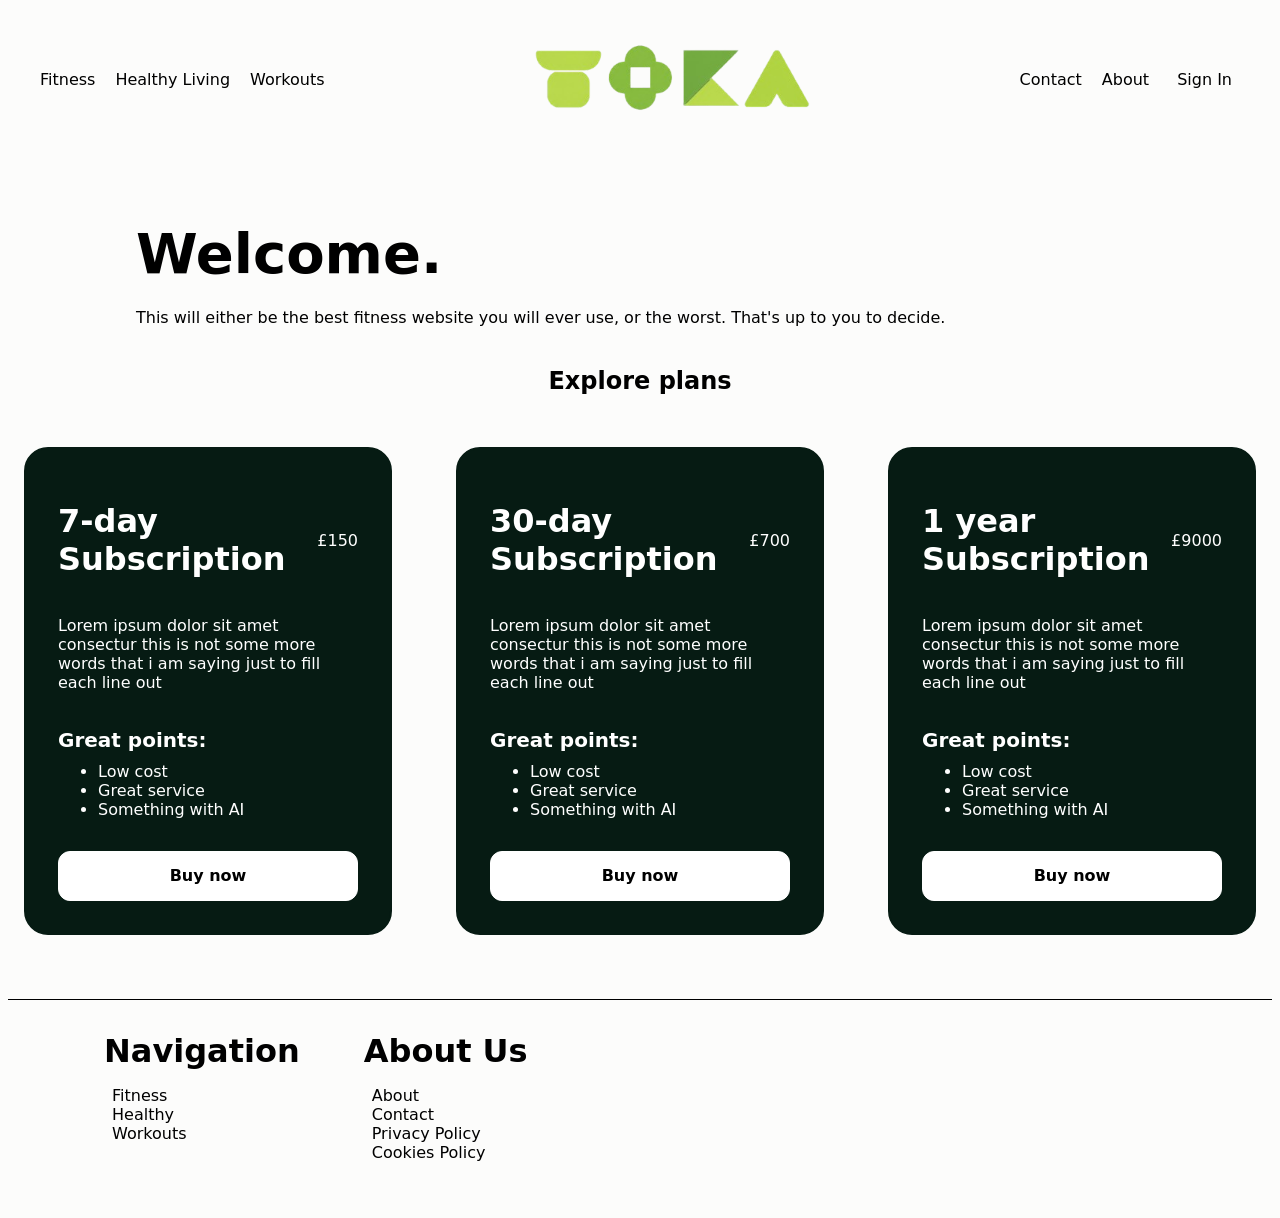
==== index.html @ 14731ad9 "Add updates to index.html" ====
<!doctype html>
<html>
  <head>
    <meta charset="utf-8" />
    <title>Home - ToKa</title>
    <meta name="viewport" content="width=device-width, initial-scale=1" />
    <link rel="stylesheet" href="/styles.css" />

    <link rel="icon" type="image/x-icon" href="/images/logo/favicon.png">
  </head>

  <body>
    <header>
        <nav>
          <ul class="left-buttons">
            <li><a href="/pages/fitness.html">Fitness</a></li>
            <li><a href="/pages/healthyliving.html">Healthy Living</a></li>
            <li><a href="/pages/workouts.html">Workouts</a></li>
          </ul>

          <div class="centre-nav">
            <a href="/index.html"><img src="/assets/logo/wordmark.png"></a>
          </div>

          <ul class="right-buttons">
            <li><a href="/pages/contact.html">Contact</a></li>
            <li><a href="/pages/about.html">About</a></li>
            <li class="account-button"><a href="#">Sign In</a></li>
          </ul>
        </nav>
    </header>


    <div class="content">
      <h1 class="greeting-text" style="justify-content: start; margin-left: 6rem;">Welcome.</h1>
      <p style="justify-content: start; margin-left: 6rem; margin-top: -15px;">This will either be the best fitness website you will ever use, or the worst. That's up to you to decide.</p>

      <h2 style="display: flex; justify-content: center; padding-top: 20px;">Explore plans</h2>

      <div class="row">
        <div class="box">
          <div class="row">
          <h1>7-day Subscription</h1>
          <p style="size: 12px; justify-content:center; margin-left: 20px;">£150</p>
          </div>

          <p>
            Lorem ipsum dolor sit amet consectur this is not some more words that 
            i am saying just to fill each line out 
          </p>

          <p style="font-weight: bold; font-size: 20px;">Great points:</p>
          <ul style="margin-top: -10px;">
            <li>Low cost</li>
            <li>Great service</li>
            <li>Something with AI</li>

          </ul>

          <a href="#"><div class="box-button">Buy now</div></a>
        </div>

        <div class="box">
          <div class="row">
          <h1>30-day Subscription</h1>
          <p style="size: 12px; justify-content:center; margin-left: 20px;">£700</p>
          </div>

          <p>
            Lorem ipsum dolor sit amet consectur this is not some more words that 
            i am saying just to fill each line out 
          </p>

          <p style="font-weight: bold; font-size: 20px;">Great points:</p>
          <ul style="margin-top: -10px;">
            <li>Low cost</li>
            <li>Great service</li>
            <li>Something with AI</li>

          </ul>

          <a href="#"><div class="box-button">Buy now</div></a>
        </div>

        <div class="box">
          <div class="row">
          <h1>1 year Subscription</h1>
          <p style="size: 12px; justify-content:center; margin-left: 20px;">£9000</p>
          </div>

          <p>
            Lorem ipsum dolor sit amet consectur this is not some more words that 
            i am saying just to fill each line out 
          </p>

          <p style="font-weight: bold; font-size: 20px;">Great points:</p>
          <ul style="margin-top: -10px;">
            <li>Low cost</li>
            <li>Great service</li>
            <li>Something with AI</li>

          </ul>

          <a href="#"><div class="box-button">Buy now</div></a>
        </div>

      </div>

    </div>

    
    <footer>
        <div class="footer-column">
            <div class="footer-titles">Navigation</div>
            <ul class="footer=titles">
                <li class="footer-text"><a href="/pages/fitness.html">Fitness</a></li>
                <li class="footer-text"><a href="/pages/healthyliving.html">Healthy</a></li>
                <li class="footer-text"><a href="/pages/workouts.html">Workouts</a></li>
            </ul>
        </div>

        <div class="footer-column">
            <div class="footer-titles">About Us</div>
            <ul>
                <li class="footer-text"><a href="/pages/about.html">About</a></li>
                <li class="footer-text"><a href="/pages/contact.html">Contact</a></li>
                <li class="footer-text"><a href="#">Privacy Policy</a></li>
                <li class="footer-text"><a href="#">Cookies Policy</a></li>
            </ul>

        </div>
    </footer>
  </body>

</html>
---- styles.css ----
/* === Main Page === */
.content {
    margin-top: 2rem;
    margin-left: 2rem;
    margin-right: 2rem;
    margin-bottom: 2rem;

    justify-content: center;
}



/* === Text & Assets === */

body {
    display: flex;
    font-family: system-ui, -apple-system, BlinkMacSystemFont, 'Segoe UI', Roboto, Oxygen, Ubuntu, Cantarell, 'Open Sans', 'Helvetica Neue', sans-serif;
    cursor: url("assets/cursor-files/cursor_pointer.png"), auto;

    background-color: #fcfcfb;

    flex-direction: column;
}

a {
    text-decoration: none;
    color: black;
    cursor: url("/assets/cursor-files/cursor_link.png"), pointer;
}



/* === Nav Bar (header) === */


nav {
    display: flex;
    justify-content: space-between;
    align-items: center;
    padding: 2rem;
}

.left-buttons,
.right-buttons {
    display: flex;
    align-items: center;
    flex-direction: row;
    gap: 20px;
    list-style: none;
    margin: 0;
    padding: 0;
}

.left-buttons li,
.right-buttons li,
.footer.text {
    transition: transform 0.3s ease-in-out;
    cursor: pointer;
}

.left-buttons li:hover,
.right-buttons li:hover {
    transform: translateY(-5px);
}

.centre-nav {
    display: flex;
    align-items: center;

    transition: transform 0.3s ease-in-out;
}

.centre-nav img {
    width: 300px;
    height: 75px;
    transition: transform 0.3s ease-in-out;

}

.centre-nav:hover {
    transform: translate3d(10px);
}

/* Sign-in / Account button */
.account-button {
    padding: 0.5rem;
    cursor: pointer;
    align-items: center;
    transition: transform 0.3s ease-in-out;
}

.account-button a {
    color: inherit;
}

.account-button:hover {
    background-color: #061b13;
    color: white;
    transform:perspective()
}



/* === Footer === */
footer {
    display: flex;
    justify-content: start;
    align-items: start;
    padding: 2rem;
    padding-left: 6rem;
    border-top: 1px solid black;
}

.footer-titles {
    font-size: 2rem;
    font-weight: bold;
    padding-right: 4rem;
    list-style: none;
}

.footer-text,
.footer-text li {
    font-size: 1rem;
    margin-left: -2rem;
    text-decoration: none;
    list-style: none;
    transition: transform 0.3s ease-in-out;
}

.footer-text:hover {
    transform: translateX(5px);
}


/* === Page Contents === */
.greeting-text {
    display: flex;
    font-size: 3.5rem;
    font-weight: bold;
}

.row {
    display: flex;

    align-items: center;
    justify-content: center;
    flex-direction: row;
}

.box {
    display: flex;
    flex-direction: column;
    
    margin: 2rem;
    padding: 2rem;

    border: 2px solid #061b13;
    background: #061b13;
    border-radius: 24px;
    color: white;

    min-width: 300px;
    min-height: 200px;

    max-width: 310px;

    transition: transform 0.3s ease-in-out;
}

.box:hover {
    transform: translateY(-10px);
}

.box h1 {
    display: flex;

    font-size: 2rem;
    font-weight: bold;
}

.box-button {
    display: flex;

    justify-content: center;
    align-items: center;

    margin-top: 1rem;

    background: white;
    border: 1px solid white;
    border-radius: 12px;

    font-weight: bold;

    min-height: 3rem;
}


@media (prefers-color-scheme: dark) {
    
    body {
        background-color: #131313;
        color: white;
    }

    a {
        color: white;
    }

    footer {
        border-top: 1px solid white;
    }
    
    .account-button:hover {
        border: 1px solid white;
        background-color: white;
        color: black;
    }

    .box {
        border: 2px solid #1a1a1a;
        background-color: #0c0c0c;
        color: white;
    }

    .box-button {
        background: white;
        border: 1px solid white;

    }

}
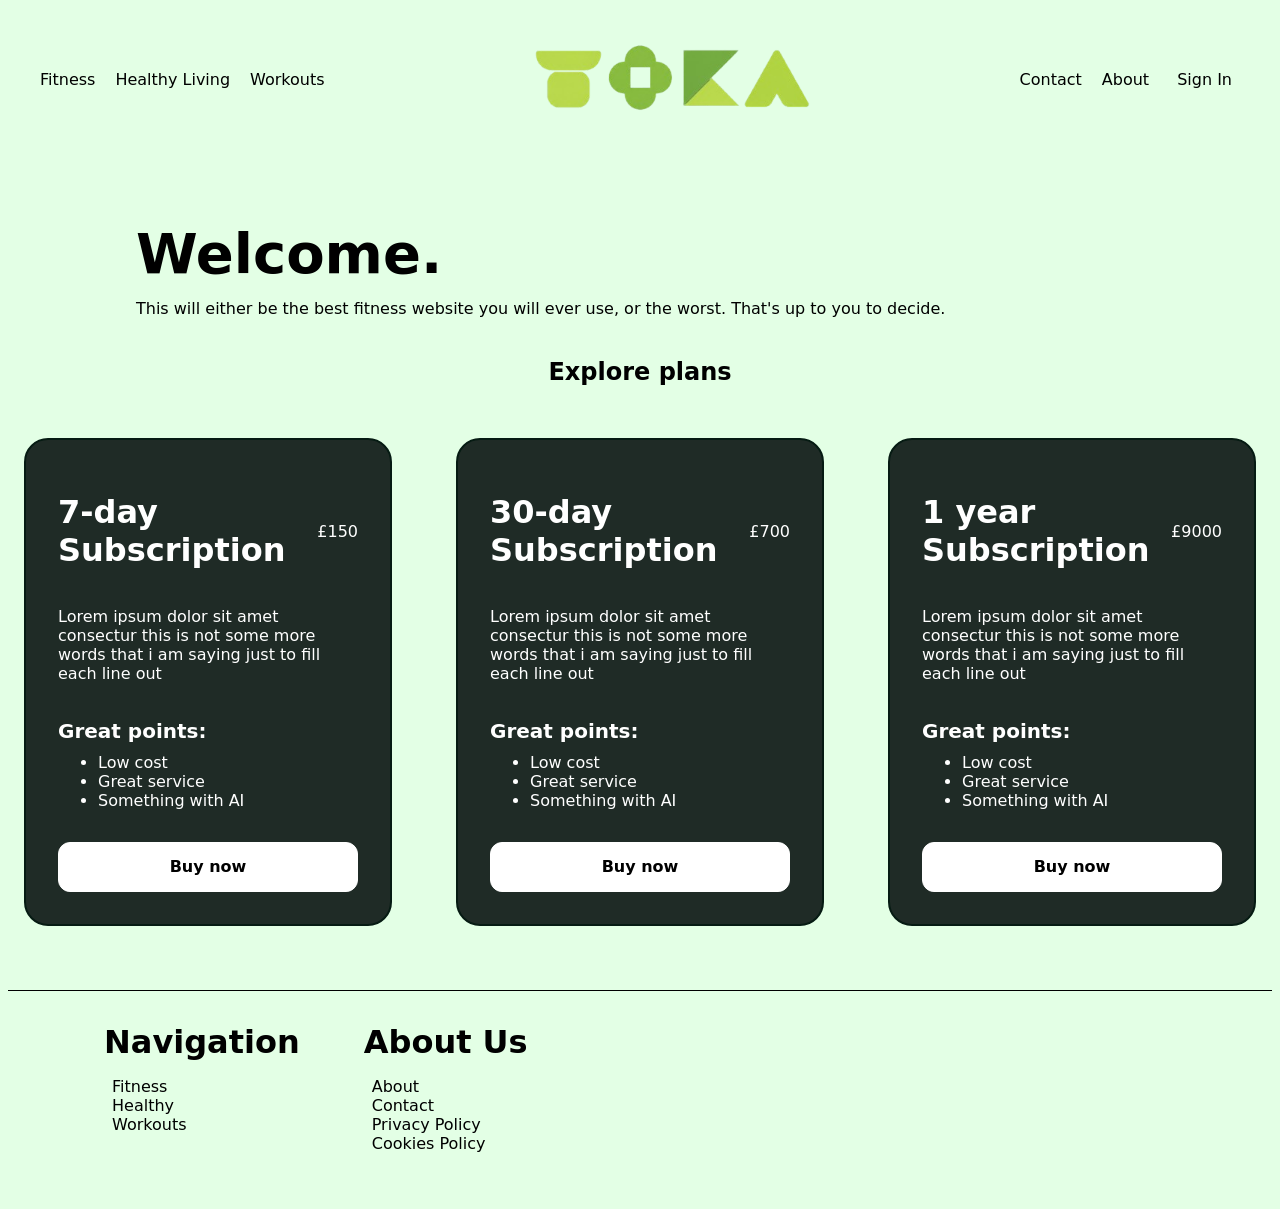
==== commit 6671dda9: "Added mobile layout, and updates workouts.html to include a new class which allows for mobile resizi" ====
--- a/index.html
+++ b/index.html
@@ -6,7 +6,7 @@
     <meta name="viewport" content="width=device-width, initial-scale=1" />
     <link rel="stylesheet" href="/styles.css" />
 
-    <link rel="icon" type="image/x-icon" href="/images/logo/favicon.png">
+    <link rel="icon" type="image/x-icon" href="assets/logo/favicon.png">
   </head>
 
   <body>
@@ -32,8 +32,8 @@
 
 
     <div class="content">
-      <h1 class="greeting-text" style="justify-content: start; margin-left: 6rem;">Welcome.</h1>
-      <p style="justify-content: start; margin-left: 6rem; margin-top: -15px;">This will either be the best fitness website you will ever use, or the worst. That's up to you to decide.</p>
+      <h1 class="greeting-text" style="justify-content: start;">Welcome.</h1>
+      <p class="subtitle-text">This will either be the best fitness website you will ever use, or the worst. That's up to you to decide.</p>
 
       <h2 style="display: flex; justify-content: center; padding-top: 20px;">Explore plans</h2>
 
@@ -112,7 +112,7 @@
     <footer>
         <div class="footer-column">
             <div class="footer-titles">Navigation</div>
-            <ul class="footer=titles">
+            <ul>
                 <li class="footer-text"><a href="/pages/fitness.html">Fitness</a></li>
                 <li class="footer-text"><a href="/pages/healthyliving.html">Healthy</a></li>
                 <li class="footer-text"><a href="/pages/workouts.html">Workouts</a></li>
--- a/styles.css
+++ b/styles.css
@@ -17,7 +17,7 @@
     font-family: system-ui, -apple-system, BlinkMacSystemFont, 'Segoe UI', Roboto, Oxygen, Ubuntu, Cantarell, 'Open Sans', 'Helvetica Neue', sans-serif;
     cursor: url("assets/cursor-files/cursor_pointer.png"), auto;
 
-    background-color: #fcfcfb;
+    background-color: #e3ffe5;
 
     flex-direction: column;
 }
@@ -72,7 +72,7 @@
 
 .centre-nav img {
     width: 300px;
-    height: 75px;
+    height: auto;
     transition: transform 0.3s ease-in-out;
 
 }
@@ -132,11 +132,21 @@
 }
 
 
+
 /* === Page Contents === */
 .greeting-text {
     display: flex;
     font-size: 3.5rem;
     font-weight: bold;
+
+    padding-left: 6rem;
+}
+
+.subtitle-text {
+    display: flex;
+    padding-left: 6rem;
+
+    margin-top: -1.5rem;
 }
 
 .row {
@@ -146,6 +156,13 @@
     justify-content: center;
     flex-direction: row;
 }
+
+.row img {
+    border-radius: 16px;
+    max-width: 500px;
+    height: auto;
+}
+
 
 .box {
     display: flex;
@@ -155,7 +172,7 @@
     padding: 2rem;
 
     border: 2px solid #061b13;
-    background: #061b13;
+    background: #1f2b26;
     border-radius: 24px;
     color: white;
 
@@ -167,7 +184,8 @@
     transition: transform 0.3s ease-in-out;
 }
 
-.box:hover {
+.box:hover,
+.box-button:hover {
     transform: translateY(-10px);
 }
 
@@ -193,13 +211,69 @@
     font-weight: bold;
 
     min-height: 3rem;
-}
+
+    transition: transform 0.3s ease-in-out;
+}
+
+.workout-box {
+    display: flex;
+    justify-content: center;
+    padding-left: 2rem;
+}
+
+.workout-box img {
+    width: 70px;
+    height: auto;
+    justify-content: start;
+    margin-left: -70px;
+}
+
+/* == About Page == */
+.about-titles {
+    margin-left: 8rem;
+    padding-left: 2rem;
+    font-weight: bold;
+
+    border-left: 10px solid #bbd94d;
+}
+
+.about-row {
+    display: flex;
+
+    justify-content: center;
+    flex-direction: row;
+
+    margin-left: 8rem;
+    margin-right: 8rem;
+
+    margin-top: -70px;
+}
+
+.about-row img {
+    border-radius: 16px;
+    max-width: 1200px;
+    height: auto;
+}
+
+.about-section {
+    display: flex;
+    flex-direction: column;
+    
+    margin: 2rem;
+    padding: 2rem;
+
+    min-width: 300px;
+    min-height: 200px;
+
+    max-width: 700px;
+}
+
 
 
 @media (prefers-color-scheme: dark) {
     
     body {
-        background-color: #131313;
+        background-color: #1f2b26;
         color: white;
     }
 
@@ -226,7 +300,117 @@
     .box-button {
         background: white;
         border: 1px solid white;
-
-    }
-
+        color: black;
+
+    }
+
+    .about-titles {
+        border-left: 10px solid #bbd94d;
+    }
+
+}
+
+/* === Mobile Layout === */
+@media screen and (max-width: 700px) {
+
+    .content {
+        margin: 1rem;
+    }
+
+    nav {
+        flex-direction: column;
+        gap: 1rem;
+        text-align: center;
+        padding: 1rem;
+    }
+
+    .left-buttons,
+    .right-buttons {
+        flex-wrap: wrap;
+        justify-content: center;
+        gap: 10px;
+    }
+
+    .centre-nav img {
+        width: 200px;
+    }
+
+    .greeting-text {
+        font-size: 2rem;
+        padding-left: 1rem;
+    }
+
+    .subtitle-text {
+        padding-left: 1rem;
+        margin-top: -1rem;
+    }
+
+    .row,
+    .about-row {
+        flex-direction: column;
+        margin: 0;
+        gap: 1rem;
+    }
+
+    .row img,
+    .about-row img {
+        width: 100%;
+        max-width: 100%;
+        height: auto;
+    }
+
+    .box {
+        min-width: unset;
+        width: 100%;
+        max-width: 100%;
+        margin: 0.5rem 0;
+        box-sizing: border-box;
+    }
+
+    .box h1 {
+        font-size: 1.5rem;
+    }
+
+    .workout-box {
+        justify-content: center;
+        flex-direction: row;
+        padding-left: 1rem;
+    }
+
+    .workout-box img {
+        width: 50px;
+        height: auto;
+        justify-content: start;
+        margin-left: -10px;
+    }
+
+    /* About page */
+    .about-titles {
+        margin: 1rem;
+        padding-left: 1rem;
+    }
+
+    .about-section {
+        min-width: unset;
+        max-width: 100%;
+        margin: 1rem;
+        padding: 1rem;
+    }
+
+    /* Footer */
+    footer {
+        flex-direction: column;
+        padding: 1rem;
+        gap: 1rem;
+    }
+
+    .footer-titles {
+        padding-right: 0;
+        font-size: 1.5rem;
+    }
+
+    .footer-text,
+    .footer-text li {
+        margin-left: 0;
+    }
 }
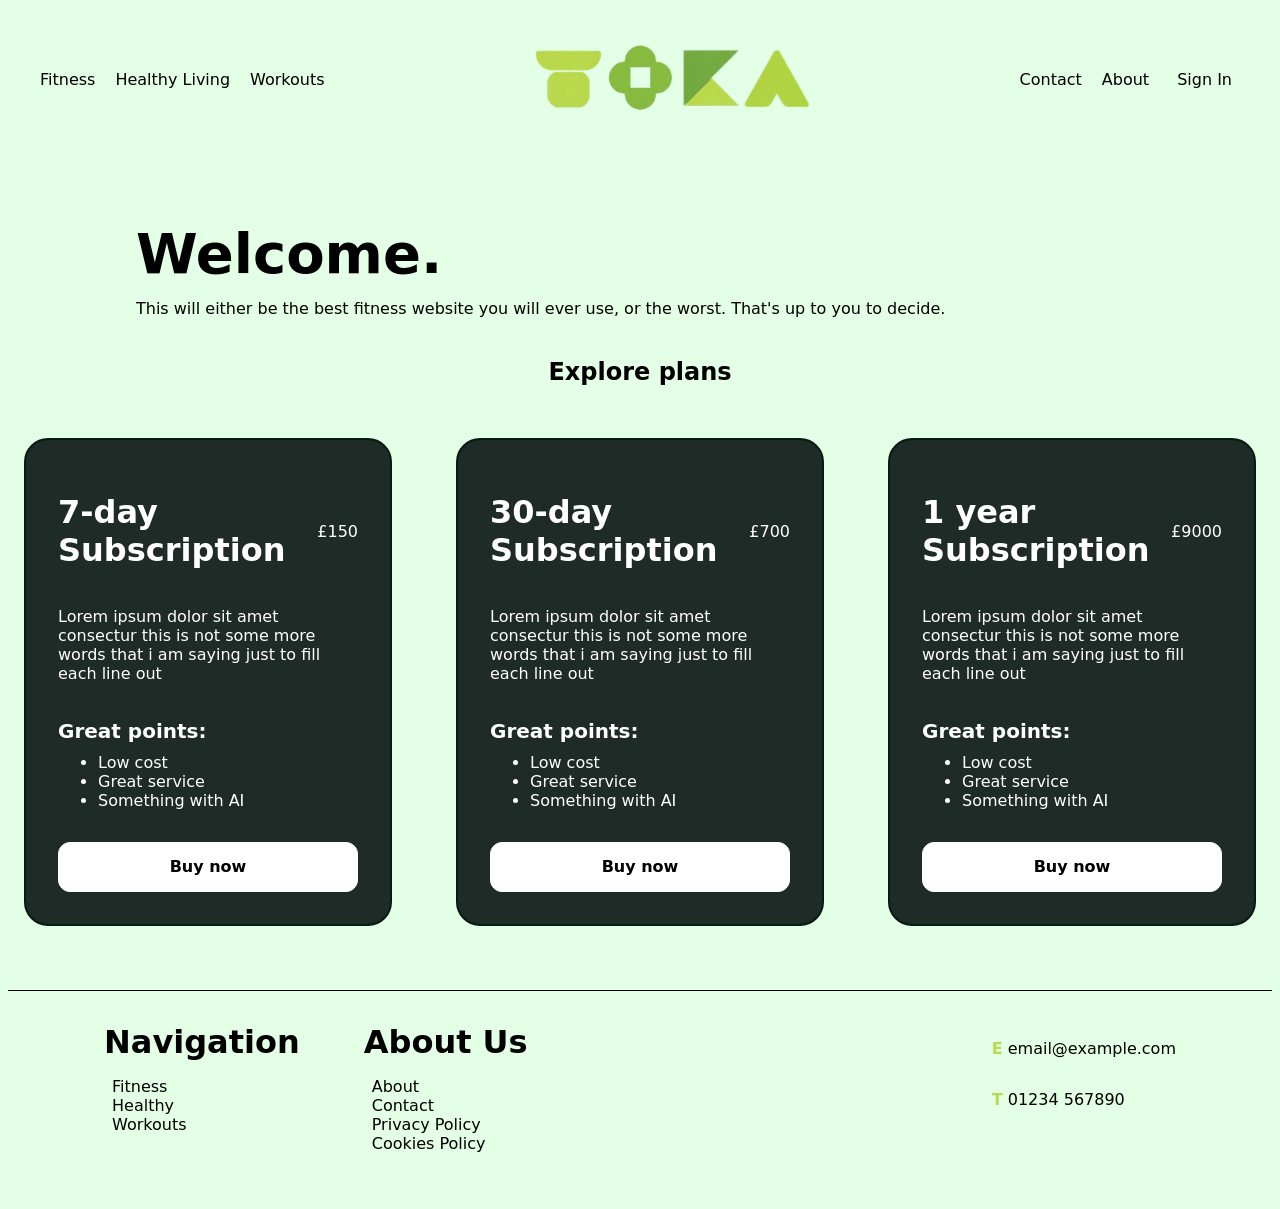
==== commit 59a0d409: "Update footer" ====
--- a/index.html
+++ b/index.html
@@ -110,24 +110,31 @@
 
     
     <footer>
-        <div class="footer-column">
-            <div class="footer-titles">Navigation</div>
-            <ul>
-                <li class="footer-text"><a href="/pages/fitness.html">Fitness</a></li>
-                <li class="footer-text"><a href="/pages/healthyliving.html">Healthy</a></li>
-                <li class="footer-text"><a href="/pages/workouts.html">Workouts</a></li>
-            </ul>
+        <div class="categories">
+            <div class="footer-column">
+                <div class="footer-titles">Navigation</div>
+                <ul>
+                    <li class="footer-text"><a href="/pages/fitness.html">Fitness</a></li>
+                    <li class="footer-text"><a href="/pages/healthyliving.html">Healthy</a></li>
+                    <li class="footer-text"><a href="/pages/workouts.html">Workouts</a></li>
+                </ul>
+            </div>
+
+            <div class="footer-column">
+                <div class="footer-titles">About Us</div>
+                <ul>
+                    <li class="footer-text"><a href="/pages/about.html">About</a></li>
+                    <li class="footer-text"><a href="/pages/contact.html">Contact</a></li>
+                    <li class="footer-text"><a href="#">Privacy Policy</a></li>
+                    <li class="footer-text"><a href="#">Cookies Policy</a></li>
+                </ul>
+
+            </div>
         </div>
 
-        <div class="footer-column">
-            <div class="footer-titles">About Us</div>
-            <ul>
-                <li class="footer-text"><a href="/pages/about.html">About</a></li>
-                <li class="footer-text"><a href="/pages/contact.html">Contact</a></li>
-                <li class="footer-text"><a href="#">Privacy Policy</a></li>
-                <li class="footer-text"><a href="#">Cookies Policy</a></li>
-            </ul>
-
+        <div class="contact">
+            <a href="mailto:email@example.com"><p><b style="color: #bbd94d;">E</b> email@example.com</p></a> 
+            <a href="tel:01234567890"><p><b style="color: #bbd94d;">T</b> 01234 567890</p></a>   
         </div>
     </footer>
   </body>
--- a/styles.css
+++ b/styles.css
@@ -66,6 +66,7 @@
 .centre-nav {
     display: flex;
     align-items: center;
+    justify-content: center;
 
     transition: transform 0.3s ease-in-out;
 }
@@ -104,11 +105,17 @@
 /* === Footer === */
 footer {
     display: flex;
-    justify-content: start;
+    justify-content: space-between;
     align-items: start;
     padding: 2rem;
     padding-left: 6rem;
+    padding-right: 6rem;
     border-top: 1px solid black;
+}
+
+.categories {
+    display: flex;
+    justify-content: start;
 }
 
 .footer-titles {
@@ -131,6 +138,13 @@
     transform: translateX(5px);
 }
 
+.contact {
+    display: flex;
+    flex-direction: column;
+
+    justify-content: start;
+    align-items:start;
+}
 
 
 /* === Page Contents === */
@@ -269,6 +283,64 @@
 }
 
 
+/* Contact Page */
+
+
+.centred-content {
+    display: flex;
+    justify-content: center;
+    align-items: center;
+    flex-direction: column;
+}
+
+.form-box {
+    display: flex;
+    flex-direction: column;
+
+    justify-content: center;
+    align-items: center;
+
+    min-width: 700px;
+
+    margin: 2rem;
+    padding: 4rem;
+
+    border: 2px solid #1a1a1a;
+    background-color: #0c0c0c;
+    color: white;
+    border-radius: 16px;
+}
+
+input[type=text], select, textarea {
+    padding: 12px; 
+    border: 1px solid white;
+    border-radius: 4px; 
+    box-sizing: border-box;
+    margin-top: 6px; 
+    margin-bottom: 16px; 
+    resize: vertical
+}
+
+input[type=submit] {
+    background-color: white;
+    background: white;
+    border: 1px solid white;
+    color: black;
+    border-radius: 16px;
+
+    font-weight: bold;
+    min-width: 3rem;
+
+    transition: transform 0.3s ease-in-out;
+    font-weight: bold;
+    padding: 12px 20px;
+    border: none;
+    cursor: url("/assets/cursor-files/cursor_link.png"), pointer;
+}
+
+input[type=submit]:hover {
+    transform: translateY(-10px);
+}
 
 @media (prefers-color-scheme: dark) {
     
@@ -302,6 +374,18 @@
         border: 1px solid white;
         color: black;
 
+        color: black;
+    }
+
+    .about-titles {
+        border-left: 10px solid rgb(73, 219, 114);
+    }
+
+    input[type=submit] {
+        background-color: white;
+        background: white;
+        border: 1px solid white;
+        color: black;
     }
 
     .about-titles {
@@ -378,10 +462,10 @@
     }
 
     .workout-box img {
-        width: 50px;
+        width: 70px;
         height: auto;
         justify-content: start;
-        margin-left: -10px;
+        margin-left: -70px;
     }
 
     /* About page */
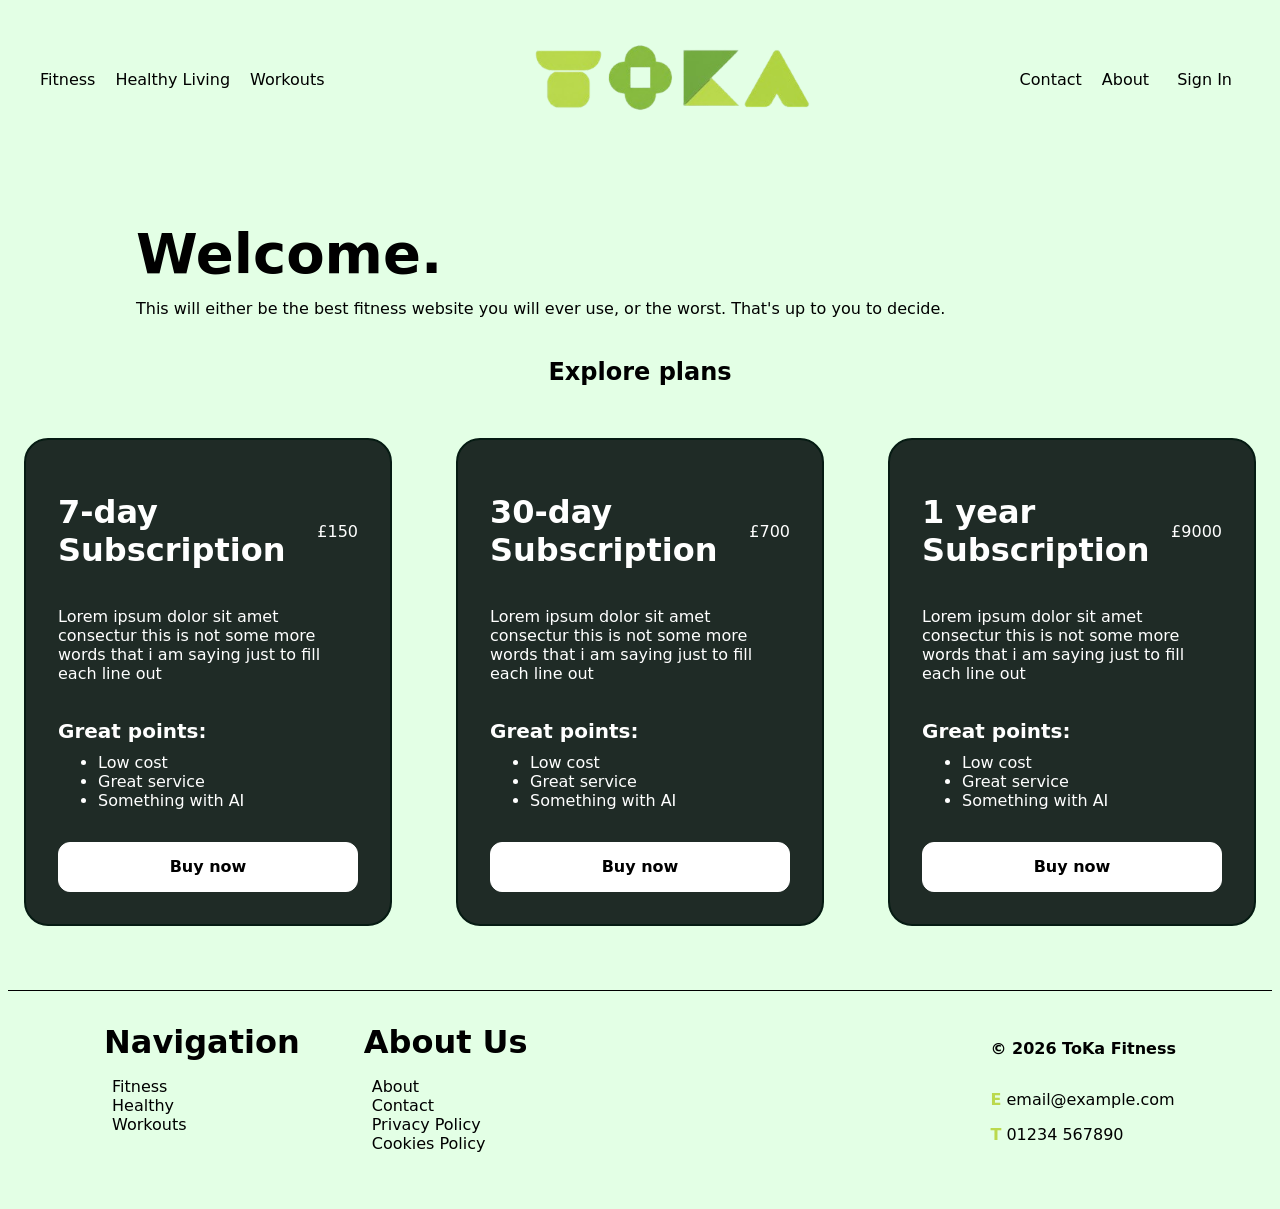
==== commit 0714549f: "Updated footer" ====
--- a/index.html
+++ b/index.html
@@ -6,7 +6,7 @@
     <meta name="viewport" content="width=device-width, initial-scale=1" />
     <link rel="stylesheet" href="/styles.css" />
 
-    <link rel="icon" type="image/x-icon" href="assets/logo/favicon.png">
+    <link rel="icon" type="image/x-icon" href="/assets/logo/favicon.png">
   </head>
 
   <body>
@@ -133,8 +133,9 @@
         </div>
 
         <div class="contact">
+            <p style="font-weight: bold;">© 2026 ToKa Fitness</p>
             <a href="mailto:email@example.com"><p><b style="color: #bbd94d;">E</b> email@example.com</p></a> 
-            <a href="tel:01234567890"><p><b style="color: #bbd94d;">T</b> 01234 567890</p></a>   
+            <a href="tel:01234567890" style="margin-top: -1rem;"><p><b style="color: #bbd94d;">T</b> 01234 567890</p></a>   
         </div>
     </footer>
   </body>
--- a/styles.css
+++ b/styles.css
@@ -191,7 +191,7 @@
     color: white;
 
     min-width: 300px;
-    min-height: 200px;
+    min-height: 300px;
 
     max-width: 310px;
 
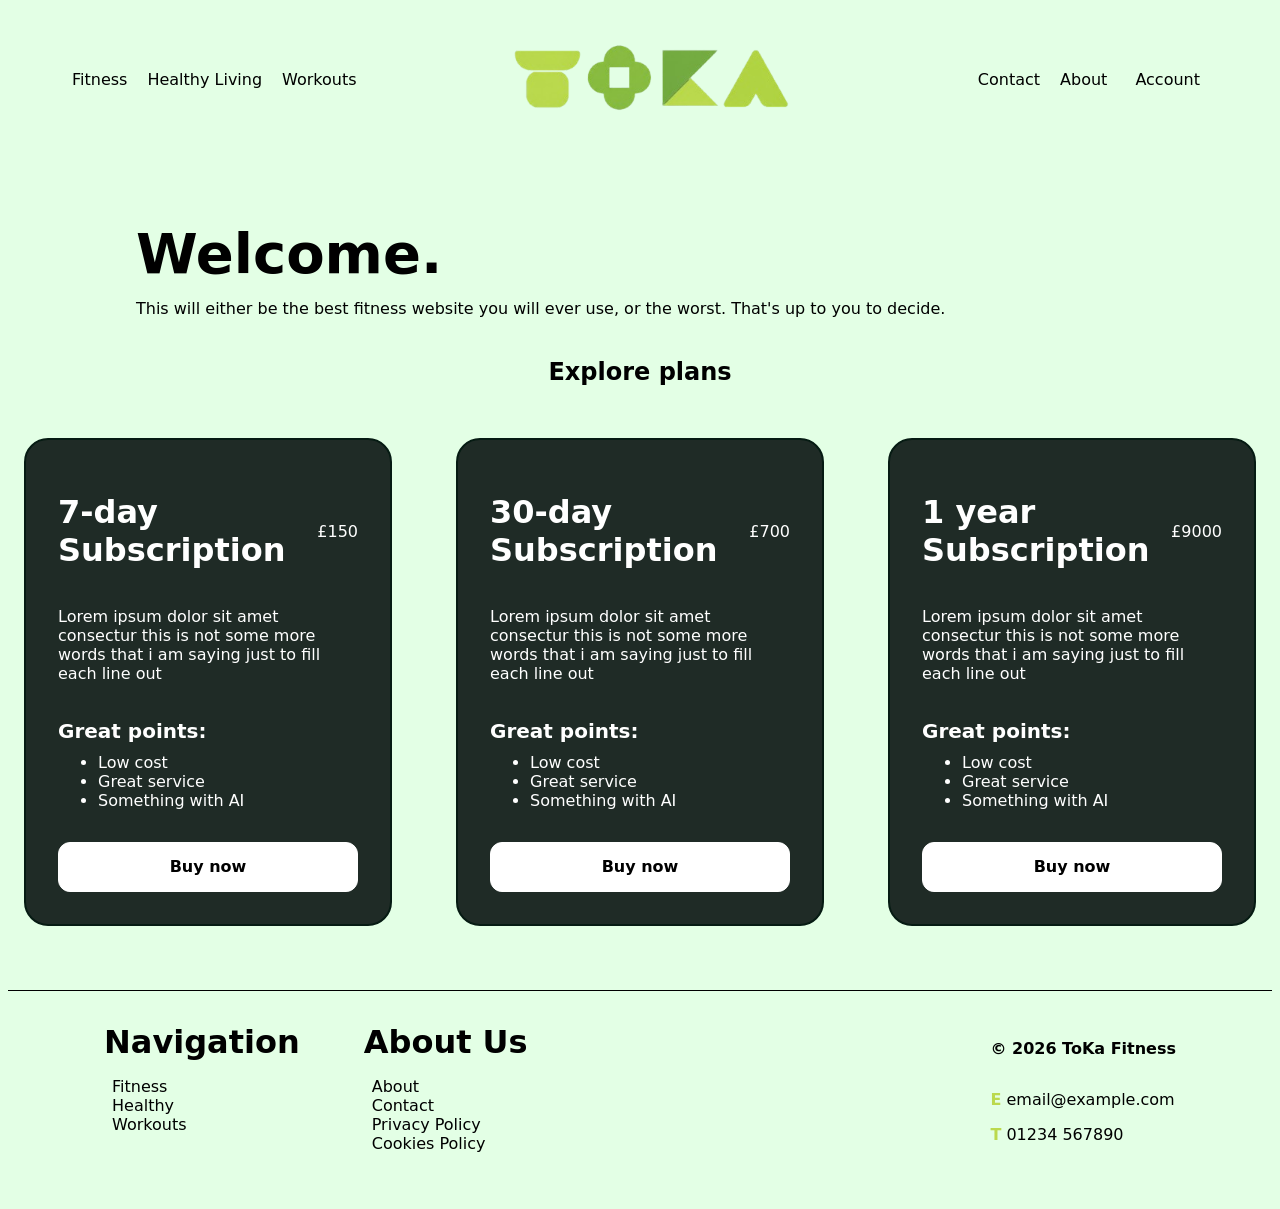
==== commit af7d00f3: "Updated header with account dropdown" ====
--- a/index.html
+++ b/index.html
@@ -25,7 +25,18 @@
           <ul class="right-buttons">
             <li><a href="/pages/contact.html">Contact</a></li>
             <li><a href="/pages/about.html">About</a></li>
-            <li class="account-button"><a href="#">Sign In</a></li>
+            <div class="dropdown">
+              <li class="account-button"><a href="#">Account</a></li>
+              <div class="dropdown-items">
+                <a href="#">My Account</a>
+                <a href="#">Membership</a>
+                <a href="#">Friends (0)</a>
+                <a href="#">Settings</a>
+                <div class="sign-out">
+                  <a href="#">Sign Out</a>
+                </div>
+              </div>
+            </div>
           </ul>
         </nav>
     </header>
--- a/styles.css
+++ b/styles.css
@@ -48,6 +48,7 @@
     gap: 20px;
     list-style: none;
     margin: 0;
+    margin-left: 2rem;
     padding: 0;
 }
 
@@ -82,7 +83,7 @@
     transform: translate3d(10px);
 }
 
-/* Sign-in / Account button */
+/* Account button dropdown */
 .account-button {
     padding: 0.5rem;
     cursor: pointer;
@@ -90,14 +91,50 @@
     transition: transform 0.3s ease-in-out;
 }
 
+.dropdown {
+    position: relative;
+    margin-right: 2rem;
+}
+
+.dropdown-items {
+    display: none;
+    position: absolute;
+    background-color: #f9f9f9;
+    min-width: 140px;
+}
+
+.dropdown-items a {
+    padding: 12px 16px;
+    text-decoration: none;
+    display: block;
+}
+
+.dropdown-items a:hover {
+    color: black;
+    background-color: #f1f1f1;
+}
+
+.dropdown:hover .dropdown-items {
+    display: block;
+}
+
 .account-button a {
     color: inherit;
 }
 
-.account-button:hover {
-    background-color: #061b13;
+.account-button:hover,
+.dropdown-items {
+    background-color: #131313;
     color: white;
-    transform:perspective()
+}
+
+.sign-out a {
+    display: block;
+}
+
+.sign-out a:hover {
+    background-color: #cd3030;
+    color: white;
 }
 
 
